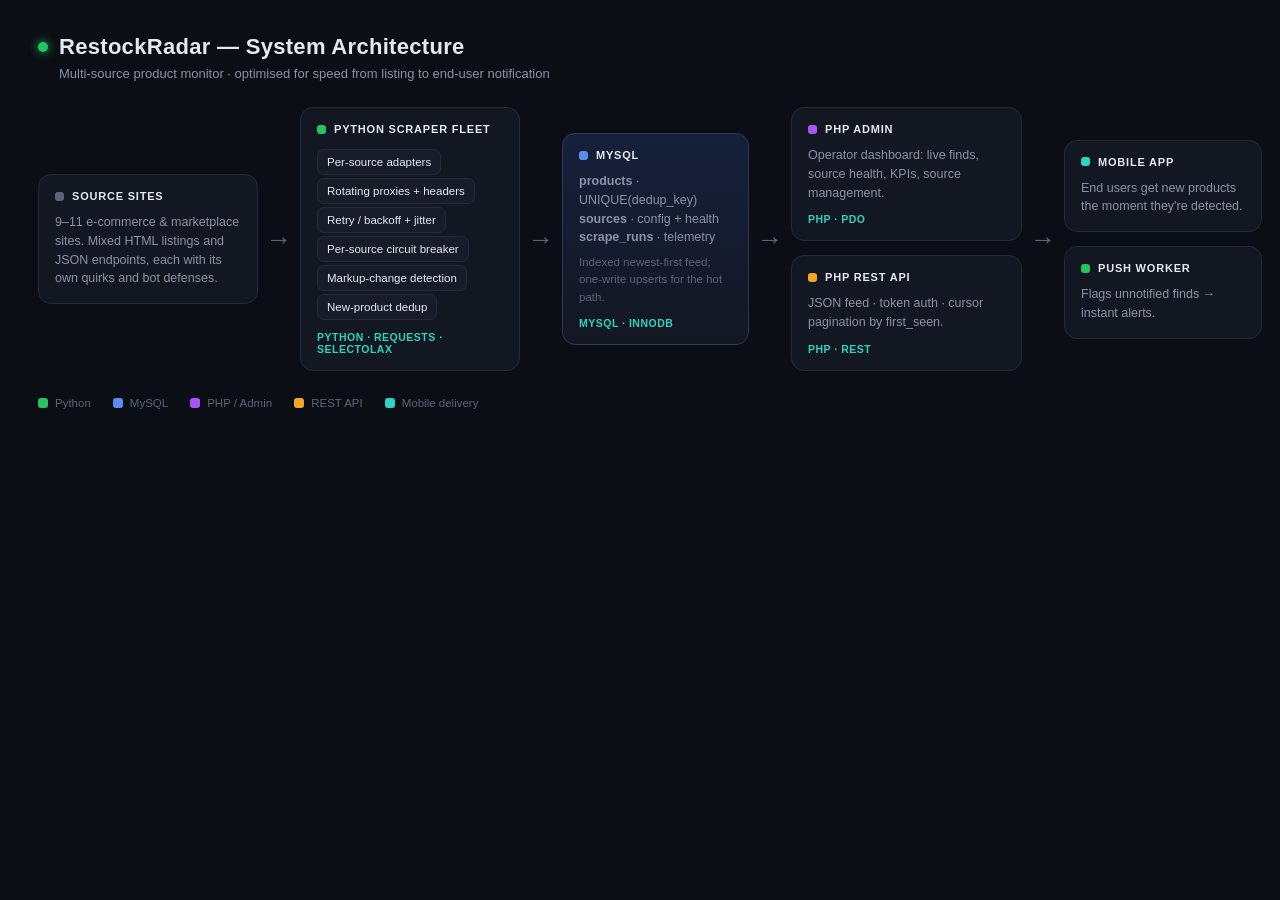
==== admin/architecture.html @ f5ad10f4 "RestockRadar: multi-source product scraper (Python, PHP, MySQL)" ====
<!doctype html>
<html lang="en"><head><meta charset="utf-8">
<style>
:root{--bg:#0b0e14;--panel:#131722;--panel2:#171c28;--border:#232a3a;--ink:#e6e9f0;
  --muted:#8b93a7;--faint:#5b6478;--green:#22c55e;--teal:#2dd4bf;--amber:#f5a623;
  --red:#ef4444;--blue:#5b8def;--purple:#a855f7}
*{box-sizing:border-box;margin:0;padding:0;font-family:sans-serif}
body{background:var(--bg);color:var(--ink);padding:34px 38px;width:1300px}
.head{display:flex;align-items:center;gap:11px;margin-bottom:6px}
.head .dot{width:10px;height:10px;border-radius:50%;background:var(--green);box-shadow:0 0 10px var(--green)}
.head h1{font-size:22px;font-weight:700;letter-spacing:.3px}
.sub{color:var(--muted);font-size:13px;margin-bottom:26px;margin-left:21px}
.flow{display:flex;align-items:stretch;gap:0}
.col{display:flex;flex-direction:column;gap:14px;justify-content:center;flex:1}
.arrow{display:flex;align-items:center;justify-content:center;color:var(--faint);
  font-size:26px;width:42px;flex:none}
.card{background:var(--panel);border:1px solid var(--border);border-radius:13px;padding:15px 16px}
.card .ttl{font-size:11px;text-transform:uppercase;letter-spacing:.8px;font-weight:700;
  display:flex;align-items:center;gap:8px;margin-bottom:11px}
.card .ttl .b{width:9px;height:9px;border-radius:3px}
.card .lead{font-size:12.5px;color:var(--muted);line-height:1.5}
.chip{display:inline-block;background:var(--panel2);border:1px solid var(--border);
  border-radius:7px;padding:6px 9px;font-size:11.5px;color:var(--ink);margin:3px 3px 0 0;font-weight:500}
.tech{margin-top:11px;font-size:10.5px;letter-spacing:.5px;font-weight:700;color:var(--teal);text-transform:uppercase}
.db{background:linear-gradient(180deg,#16203a,#131722);border-color:#2b3a5e}
.small{font-size:11.5px;color:var(--faint);margin-top:7px;line-height:1.5}
.stack{display:flex;flex-direction:column;gap:14px;flex:1;justify-content:center}
.legend{margin-top:26px;display:flex;gap:22px;color:var(--faint);font-size:11.5px}
.legend span{display:inline-flex;align-items:center;gap:7px}
.legend i{width:10px;height:10px;border-radius:3px;display:inline-block}
</style></head>
<body>
<div class="head"><span class="dot"></span><h1>RestockRadar — System Architecture</h1></div>
<div class="sub">Multi-source product monitor · optimised for speed from listing to end-user notification</div>

<div class="flow">
  <div class="col">
    <div class="card">
      <div class="ttl"><span class="b" style="background:var(--faint)"></span>Source sites</div>
      <div class="lead">9–11 e-commerce &amp; marketplace sites. Mixed HTML listings and JSON endpoints, each with its own quirks and bot defenses.</div>
    </div>
  </div>

  <div class="arrow">&rarr;</div>

  <div class="col">
    <div class="card">
      <div class="ttl"><span class="b" style="background:var(--green)"></span>Python scraper fleet</div>
      <div>
        <span class="chip">Per-source adapters</span>
        <span class="chip">Rotating proxies + headers</span>
        <span class="chip">Retry / backoff + jitter</span>
        <span class="chip">Per-source circuit breaker</span>
        <span class="chip">Markup-change detection</span>
        <span class="chip">New-product dedup</span>
      </div>
      <div class="tech">Python · requests · selectolax</div>
    </div>
  </div>

  <div class="arrow">&rarr;</div>

  <div class="col" style="flex:.85">
    <div class="card db">
      <div class="ttl"><span class="b" style="background:var(--blue)"></span>MySQL</div>
      <div class="lead">
        <b>products</b> · UNIQUE(dedup_key)<br>
        <b>sources</b> · config + health<br>
        <b>scrape_runs</b> · telemetry
      </div>
      <div class="small">Indexed newest-first feed; one-write upserts for the hot path.</div>
      <div class="tech">MySQL · InnoDB</div>
    </div>
  </div>

  <div class="arrow">&rarr;</div>

  <div class="col" style="flex:1.05">
    <div class="stack">
      <div class="card">
        <div class="ttl"><span class="b" style="background:var(--purple)"></span>PHP admin</div>
        <div class="lead">Operator dashboard: live finds, source health, KPIs, source management.</div>
        <div class="tech">PHP · PDO</div>
      </div>
      <div class="card">
        <div class="ttl"><span class="b" style="background:var(--amber)"></span>PHP REST API</div>
        <div class="lead">JSON feed · token auth · cursor pagination by first_seen.</div>
        <div class="tech">PHP · REST</div>
      </div>
    </div>
  </div>

  <div class="arrow">&rarr;</div>

  <div class="col" style="flex:.9">
    <div class="stack">
      <div class="card">
        <div class="ttl"><span class="b" style="background:var(--teal)"></span>Mobile app</div>
        <div class="lead">End users get new products the moment they're detected.</div>
      </div>
      <div class="card">
        <div class="ttl"><span class="b" style="background:var(--green)"></span>Push worker</div>
        <div class="lead">Flags unnotified finds → instant alerts.</div>
      </div>
    </div>
  </div>
</div>

<div class="legend">
  <span><i style="background:var(--green)"></i>Python</span>
  <span><i style="background:var(--blue)"></i>MySQL</span>
  <span><i style="background:var(--purple)"></i>PHP / Admin</span>
  <span><i style="background:var(--amber)"></i>REST API</span>
  <span><i style="background:var(--teal)"></i>Mobile delivery</span>
</div>
</body></html>
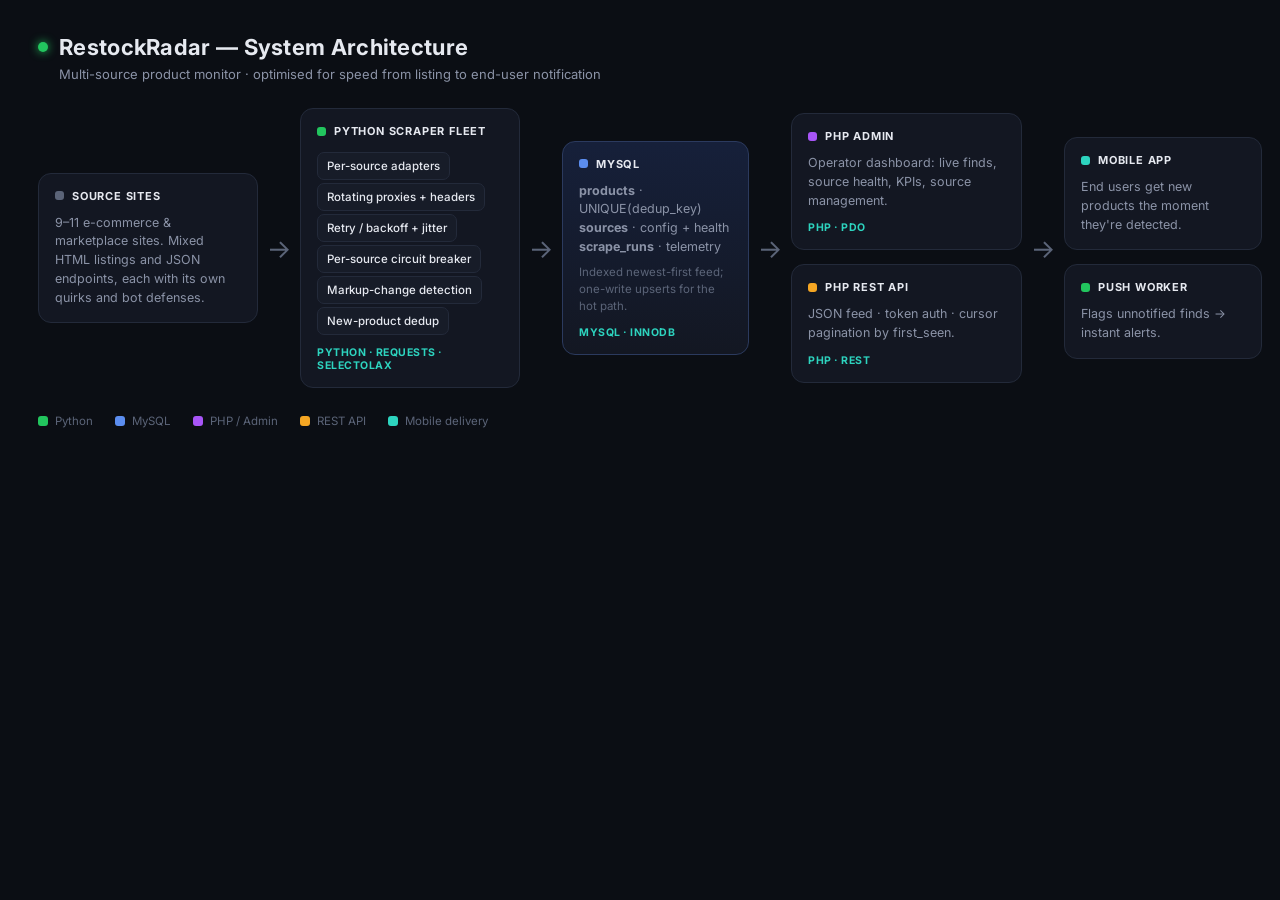
==== commit 8611e70b: "Add landing page + web font; make HTML render-ready for GitHub Pages" ====
--- a/admin/architecture.html
+++ b/admin/architecture.html
@@ -1,10 +1,13 @@
 <!doctype html>
-<html lang="en"><head><meta charset="utf-8">
+<html lang="en"><head><meta charset="utf-8"><meta name="viewport" content="width=device-width,initial-scale=1">
+<title>RestockRadar &mdash; System Architecture</title>
+<link rel="preconnect" href="https://fonts.googleapis.com"><link rel="preconnect" href="https://fonts.gstatic.com" crossorigin>
+<link href="https://fonts.googleapis.com/css2?family=Inter:wght@400;500;600;700&display=swap" rel="stylesheet">
 <style>
 :root{--bg:#0b0e14;--panel:#131722;--panel2:#171c28;--border:#232a3a;--ink:#e6e9f0;
   --muted:#8b93a7;--faint:#5b6478;--green:#22c55e;--teal:#2dd4bf;--amber:#f5a623;
   --red:#ef4444;--blue:#5b8def;--purple:#a855f7}
-*{box-sizing:border-box;margin:0;padding:0;font-family:sans-serif}
+*{box-sizing:border-box;margin:0;padding:0;font-family:'Inter',-apple-system,BlinkMacSystemFont,'Segoe UI',Roboto,sans-serif}
 body{background:var(--bg);color:var(--ink);padding:34px 38px;width:1300px}
 .head{display:flex;align-items:center;gap:11px;margin-bottom:6px}
 .head .dot{width:10px;height:10px;border-radius:50%;background:var(--green);box-shadow:0 0 10px var(--green)}
@@ -30,14 +33,14 @@
 .legend i{width:10px;height:10px;border-radius:3px;display:inline-block}
 </style></head>
 <body>
-<div class="head"><span class="dot"></span><h1>RestockRadar — System Architecture</h1></div>
-<div class="sub">Multi-source product monitor · optimised for speed from listing to end-user notification</div>
+<div class="head"><span class="dot"></span><h1>RestockRadar &mdash; System Architecture</h1></div>
+<div class="sub">Multi-source product monitor &middot; optimised for speed from listing to end-user notification</div>
 
 <div class="flow">
   <div class="col">
     <div class="card">
       <div class="ttl"><span class="b" style="background:var(--faint)"></span>Source sites</div>
-      <div class="lead">9–11 e-commerce &amp; marketplace sites. Mixed HTML listings and JSON endpoints, each with its own quirks and bot defenses.</div>
+      <div class="lead">9&ndash;11 e-commerce &amp; marketplace sites. Mixed HTML listings and JSON endpoints, each with its own quirks and bot defenses.</div>
     </div>
   </div>
 
@@ -54,7 +57,7 @@
         <span class="chip">Markup-change detection</span>
         <span class="chip">New-product dedup</span>
       </div>
-      <div class="tech">Python · requests · selectolax</div>
+      <div class="tech">Python &middot; requests &middot; selectolax</div>
     </div>
   </div>
 
@@ -64,12 +67,12 @@
     <div class="card db">
       <div class="ttl"><span class="b" style="background:var(--blue)"></span>MySQL</div>
       <div class="lead">
-        <b>products</b> · UNIQUE(dedup_key)<br>
-        <b>sources</b> · config + health<br>
-        <b>scrape_runs</b> · telemetry
+        <b>products</b> &middot; UNIQUE(dedup_key)<br>
+        <b>sources</b> &middot; config + health<br>
+        <b>scrape_runs</b> &middot; telemetry
       </div>
       <div class="small">Indexed newest-first feed; one-write upserts for the hot path.</div>
-      <div class="tech">MySQL · InnoDB</div>
+      <div class="tech">MySQL &middot; InnoDB</div>
     </div>
   </div>
 
@@ -80,12 +83,12 @@
       <div class="card">
         <div class="ttl"><span class="b" style="background:var(--purple)"></span>PHP admin</div>
         <div class="lead">Operator dashboard: live finds, source health, KPIs, source management.</div>
-        <div class="tech">PHP · PDO</div>
+        <div class="tech">PHP &middot; PDO</div>
       </div>
       <div class="card">
         <div class="ttl"><span class="b" style="background:var(--amber)"></span>PHP REST API</div>
-        <div class="lead">JSON feed · token auth · cursor pagination by first_seen.</div>
-        <div class="tech">PHP · REST</div>
+        <div class="lead">JSON feed &middot; token auth &middot; cursor pagination by first_seen.</div>
+        <div class="tech">PHP &middot; REST</div>
       </div>
     </div>
   </div>
@@ -100,7 +103,7 @@
       </div>
       <div class="card">
         <div class="ttl"><span class="b" style="background:var(--green)"></span>Push worker</div>
-        <div class="lead">Flags unnotified finds → instant alerts.</div>
+        <div class="lead">Flags unnotified finds &rarr; instant alerts.</div>
       </div>
     </div>
   </div>
